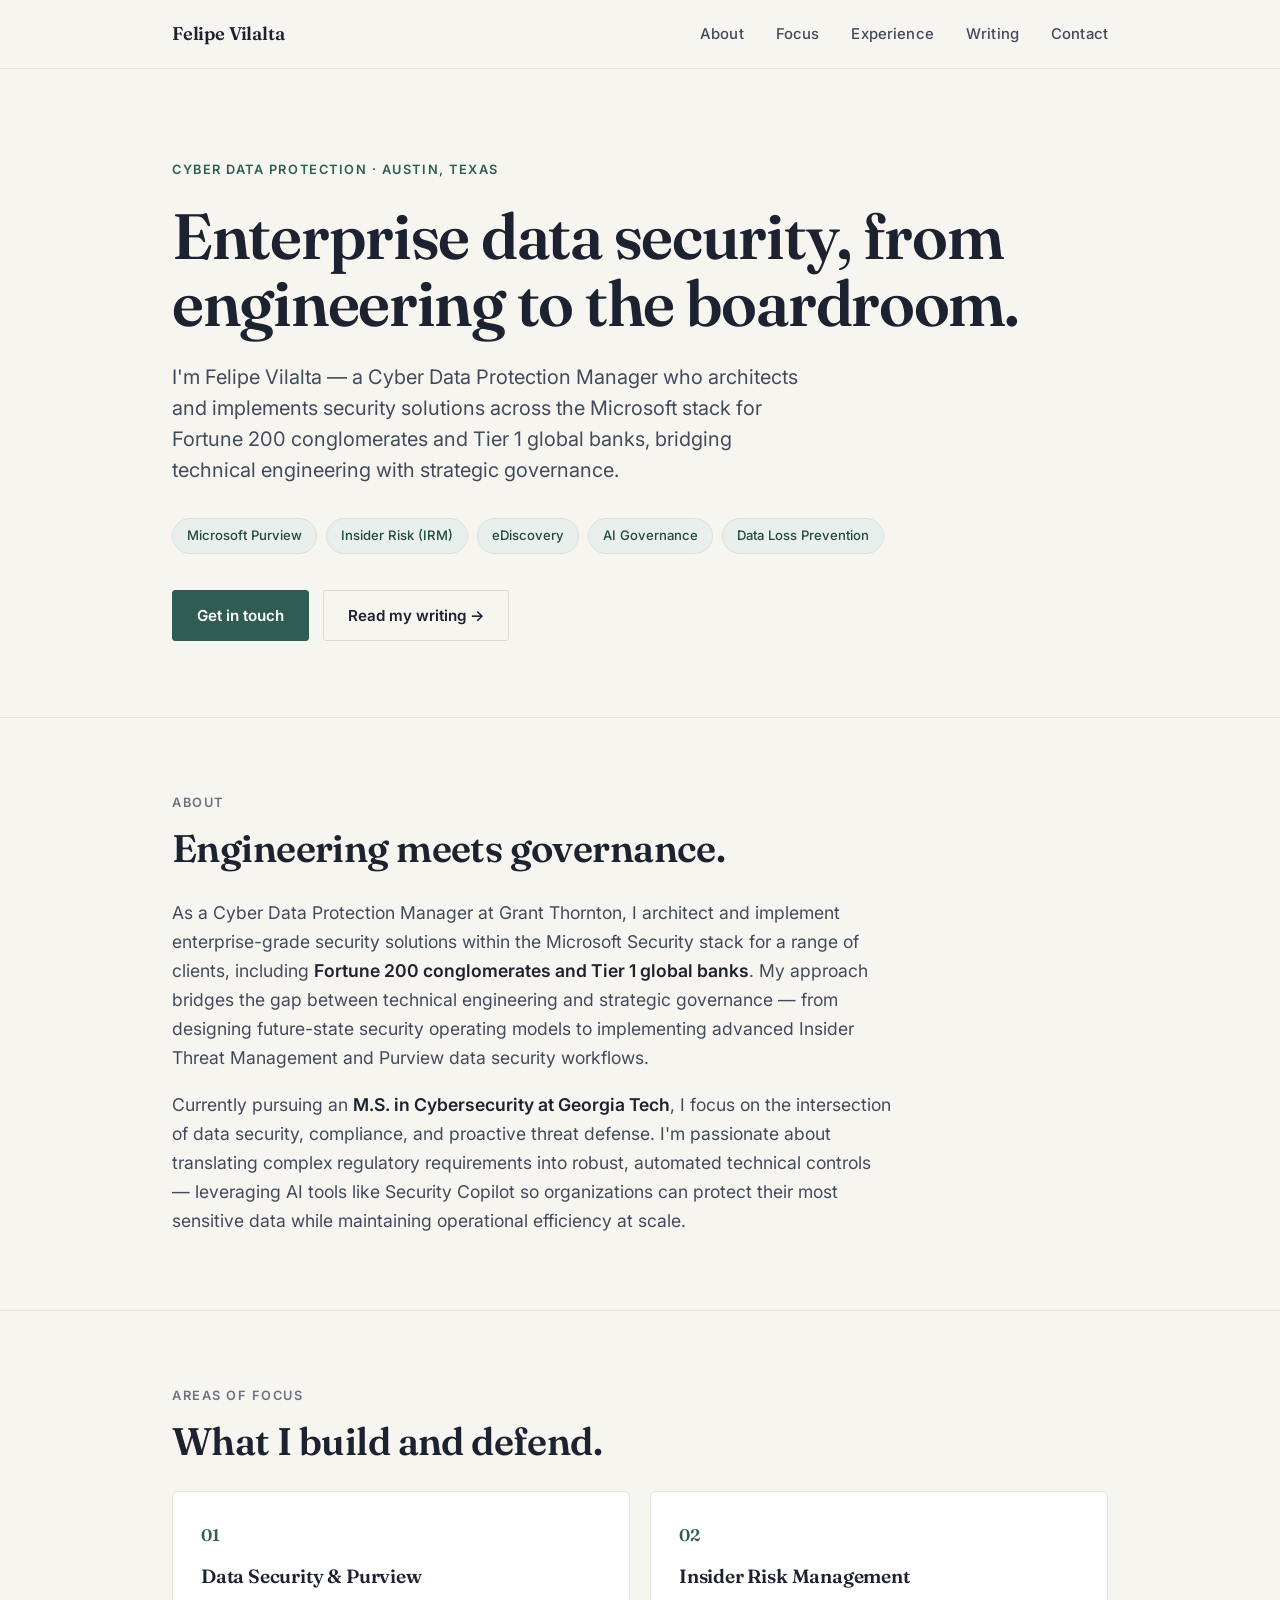
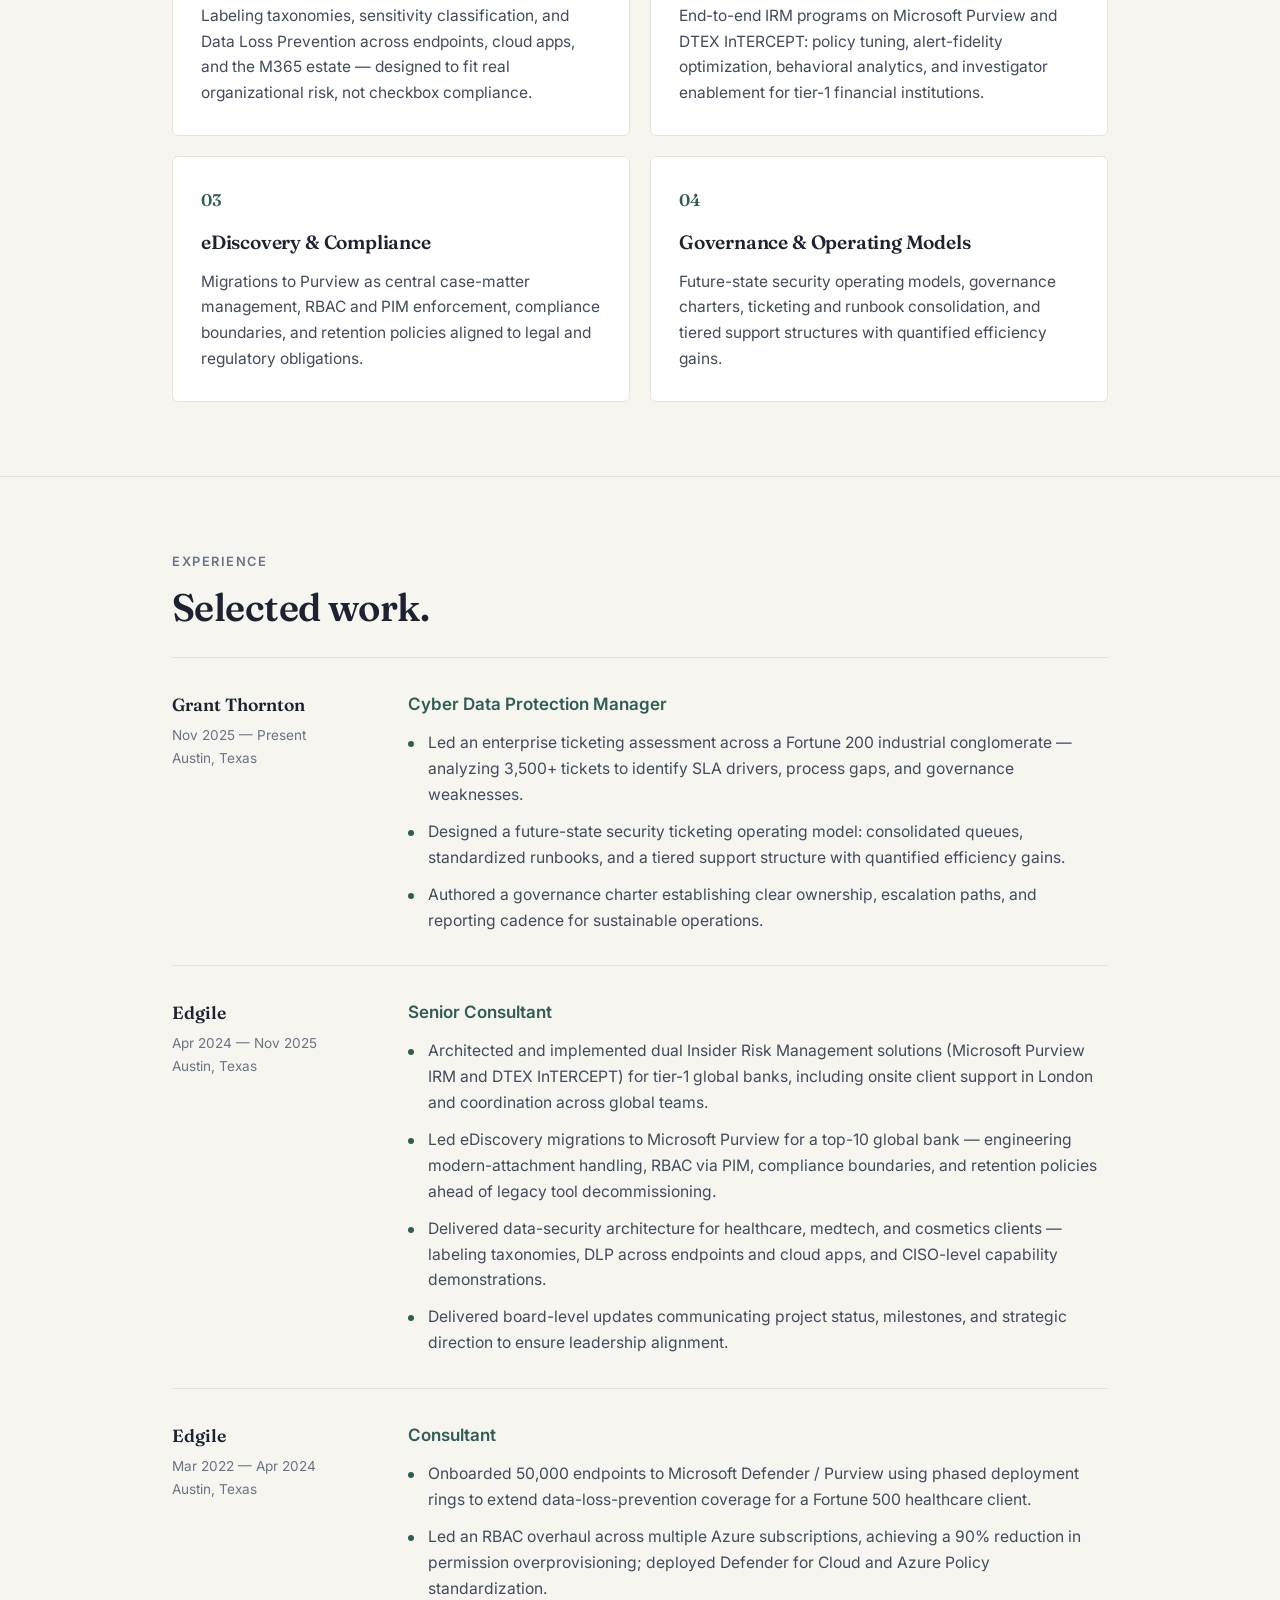
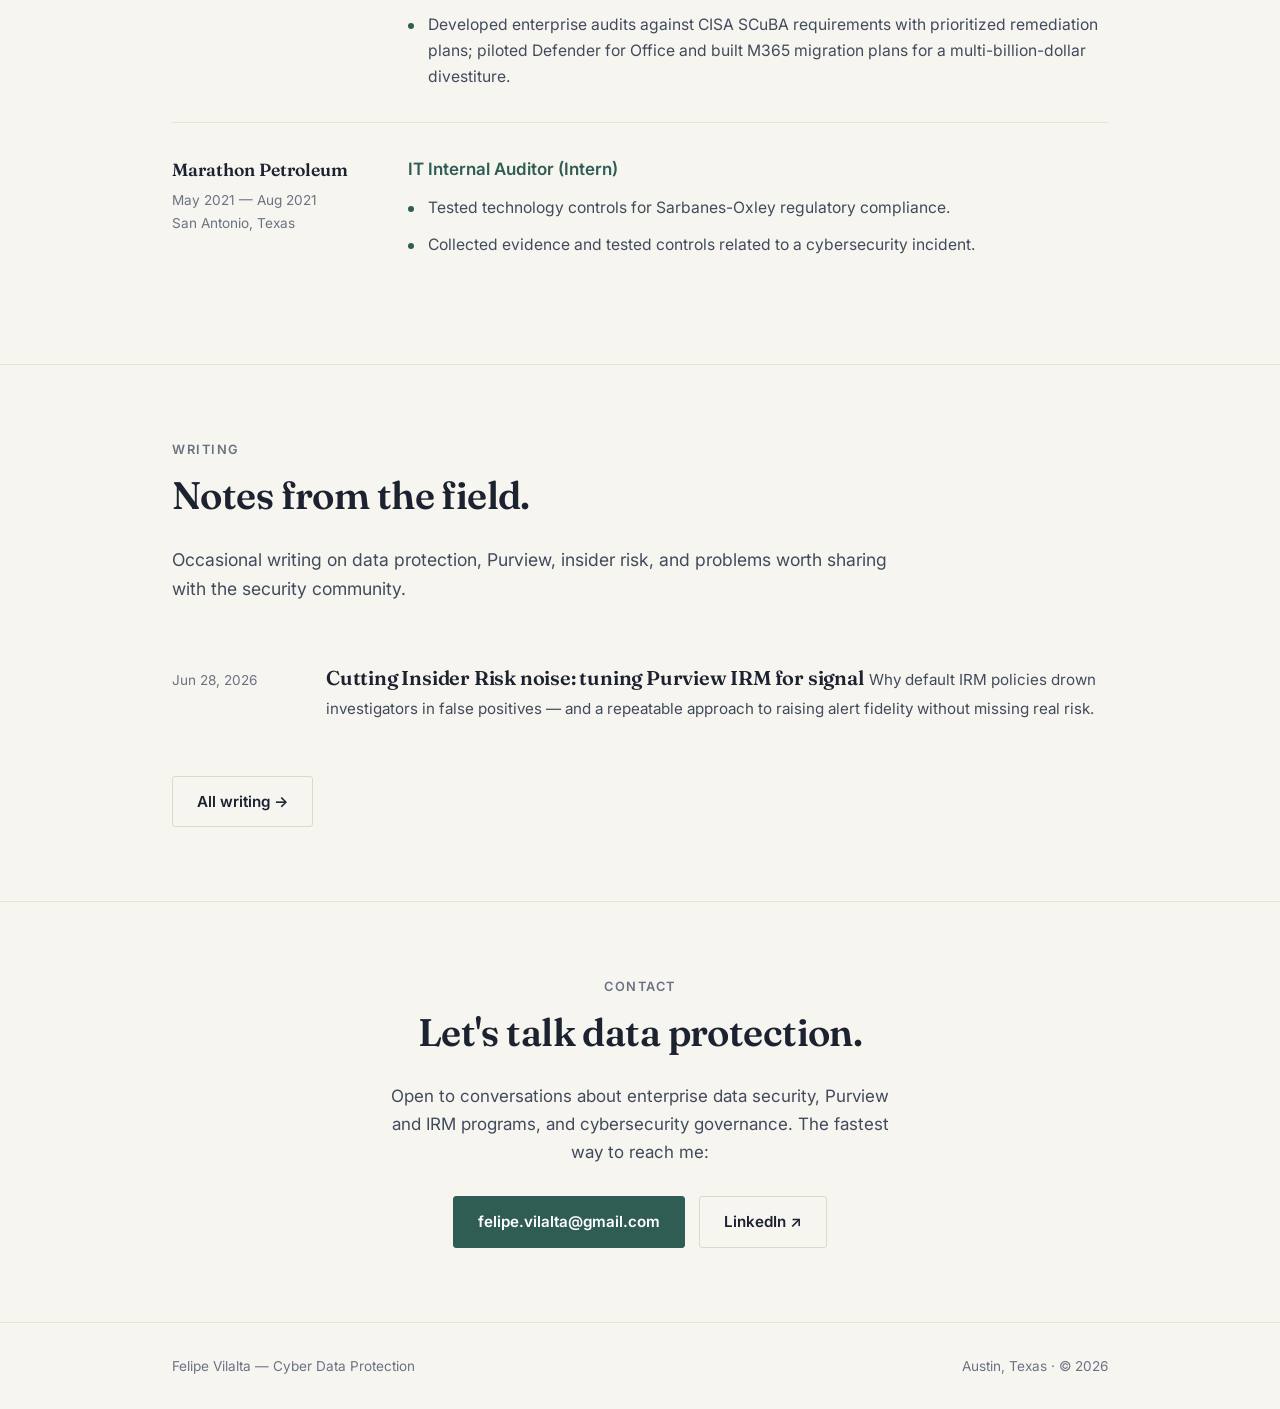
==== index.html @ e2ecd427 "Add files via upload" ====
<!DOCTYPE html>
<html lang="en">
<head>
<meta charset="UTF-8">
<meta name="viewport" content="width=device-width, initial-scale=1.0">
<title>Felipe Vilalta — Cyber Data Protection</title>
<meta name="description" content="Felipe Vilalta — Cyber Data Protection Manager specializing in Microsoft Purview, Insider Risk Management, eDiscovery, and AI governance.">
<link rel="preconnect" href="https://fonts.googleapis.com">
<link rel="preconnect" href="https://fonts.gstatic.com" crossorigin>
<link href="https://fonts.googleapis.com/css2?family=Fraunces:opsz,wght@9..144,400;9..144,500;9..144,600;9..144,700&family=Inter:wght@400;500;600&family=JetBrains+Mono:wght@400;500&display=swap" rel="stylesheet">
<link rel="stylesheet" href="styles.css">
</head>
<body>

<nav class="site-nav">
  <div class="wrap">
    <a href="index.html" class="brand">Felipe Vilalta</a>
    <div class="links">
      <a href="#about" class="hide-sm">About</a>
      <a href="#focus" class="hide-sm">Focus</a>
      <a href="#experience" class="hide-sm">Experience</a>
      <a href="blog/index.html">Writing</a>
      <a href="#contact">Contact</a>
    </div>
  </div>
</nav>

<header class="hero">
  <div class="wrap">
    <div class="eyebrow">Cyber Data Protection · Austin, Texas</div>
    <h1>Enterprise data security, from engineering to the boardroom.</h1>
    <p class="role">I'm Felipe Vilalta — a Cyber Data Protection Manager who architects and implements security solutions across the Microsoft stack for Fortune 200 conglomerates and Tier 1 global banks, bridging technical engineering with strategic governance.</p>
    <div class="tags">
      <span class="tag">Microsoft Purview</span>
      <span class="tag">Insider Risk (IRM)</span>
      <span class="tag">eDiscovery</span>
      <span class="tag">AI Governance</span>
      <span class="tag">Data Loss Prevention</span>
    </div>
    <div class="cta">
      <a href="#contact" class="btn btn-primary">Get in touch</a>
      <a href="blog/index.html" class="btn btn-ghost">Read my writing →</a>
    </div>
  </div>
</header>

<section class="section" id="about">
  <div class="wrap">
    <div class="sec-label">About</div>
    <h2>Engineering meets governance.</h2>
    <p class="lead">As a Cyber Data Protection Manager at Grant Thornton, I architect and implement enterprise-grade security solutions within the Microsoft Security stack for a range of clients, including <strong>Fortune 200 conglomerates and Tier 1 global banks</strong>. My approach bridges the gap between technical engineering and strategic governance — from designing future-state security operating models to implementing advanced Insider Threat Management and Purview data security workflows.</p>
    <p class="lead">Currently pursuing an <strong>M.S. in Cybersecurity at Georgia Tech</strong>, I focus on the intersection of data security, compliance, and proactive threat defense. I'm passionate about translating complex regulatory requirements into robust, automated technical controls — leveraging AI tools like Security Copilot so organizations can protect their most sensitive data while maintaining operational efficiency at scale.</p>
  </div>
</section>

<section class="section" id="focus">
  <div class="wrap">
    <div class="sec-label">Areas of focus</div>
    <h2>What I build and defend.</h2>
    <div class="focus-grid">
      <div class="focus-card">
        <span class="num">01</span>
        <h3>Data Security &amp; Purview</h3>
        <p>Labeling taxonomies, sensitivity classification, and Data Loss Prevention across endpoints, cloud apps, and the M365 estate — designed to fit real organizational risk, not checkbox compliance.</p>
      </div>
      <div class="focus-card">
        <span class="num">02</span>
        <h3>Insider Risk Management</h3>
        <p>End-to-end IRM programs on Microsoft Purview and DTEX InTERCEPT: policy tuning, alert-fidelity optimization, behavioral analytics, and investigator enablement for tier-1 financial institutions.</p>
      </div>
      <div class="focus-card">
        <span class="num">03</span>
        <h3>eDiscovery &amp; Compliance</h3>
        <p>Migrations to Purview as central case-matter management, RBAC and PIM enforcement, compliance boundaries, and retention policies aligned to legal and regulatory obligations.</p>
      </div>
      <div class="focus-card">
        <span class="num">04</span>
        <h3>Governance &amp; Operating Models</h3>
        <p>Future-state security operating models, governance charters, ticketing and runbook consolidation, and tiered support structures with quantified efficiency gains.</p>
      </div>
    </div>
  </div>
</section>

<section class="section" id="experience">
  <div class="wrap">
    <div class="sec-label">Experience</div>
    <h2>Selected work.</h2>

    <div class="exp">
      <div>
        <div class="company">Grant Thornton</div>
        <div class="dates">Nov 2025 — Present</div>
        <div class="loc">Austin, Texas</div>
      </div>
      <div>
        <div class="role">Cyber Data Protection Manager</div>
        <ul>
          <li>Led an enterprise ticketing assessment across a Fortune 200 industrial conglomerate — analyzing 3,500+ tickets to identify SLA drivers, process gaps, and governance weaknesses.</li>
          <li>Designed a future-state security ticketing operating model: consolidated queues, standardized runbooks, and a tiered support structure with quantified efficiency gains.</li>
          <li>Authored a governance charter establishing clear ownership, escalation paths, and reporting cadence for sustainable operations.</li>
        </ul>
      </div>
    </div>

    <div class="exp">
      <div>
        <div class="company">Edgile</div>
        <div class="dates">Apr 2024 — Nov 2025</div>
        <div class="loc">Austin, Texas</div>
      </div>
      <div>
        <div class="role">Senior Consultant</div>
        <ul>
          <li>Architected and implemented dual Insider Risk Management solutions (Microsoft Purview IRM and DTEX InTERCEPT) for tier-1 global banks, including onsite client support in London and coordination across global teams.</li>
          <li>Led eDiscovery migrations to Microsoft Purview for a top-10 global bank — engineering modern-attachment handling, RBAC via PIM, compliance boundaries, and retention policies ahead of legacy tool decommissioning.</li>
          <li>Delivered data-security architecture for healthcare, medtech, and cosmetics clients — labeling taxonomies, DLP across endpoints and cloud apps, and CISO-level capability demonstrations.</li>
          <li>Delivered board-level updates communicating project status, milestones, and strategic direction to ensure leadership alignment.</li>
        </ul>
      </div>
    </div>

    <div class="exp">
      <div>
        <div class="company">Edgile</div>
        <div class="dates">Mar 2022 — Apr 2024</div>
        <div class="loc">Austin, Texas</div>
      </div>
      <div>
        <div class="role">Consultant</div>
        <ul>
          <li>Onboarded 50,000 endpoints to Microsoft Defender / Purview using phased deployment rings to extend data-loss-prevention coverage for a Fortune 500 healthcare client.</li>
          <li>Led an RBAC overhaul across multiple Azure subscriptions, achieving a 90% reduction in permission overprovisioning; deployed Defender for Cloud and Azure Policy standardization.</li>
          <li>Developed enterprise audits against CISA SCuBA requirements with prioritized remediation plans; piloted Defender for Office and built M365 migration plans for a multi-billion-dollar divestiture.</li>
        </ul>
      </div>
    </div>

    <div class="exp">
      <div>
        <div class="company">Marathon Petroleum</div>
        <div class="dates">May 2021 — Aug 2021</div>
        <div class="loc">San Antonio, Texas</div>
      </div>
      <div>
        <div class="role">IT Internal Auditor (Intern)</div>
        <ul>
          <li>Tested technology controls for Sarbanes-Oxley regulatory compliance.</li>
          <li>Collected evidence and tested controls related to a cybersecurity incident.</li>
        </ul>
      </div>
    </div>
  </div>
</section>

<section class="section" id="writing">
  <div class="wrap">
    <div class="sec-label">Writing</div>
    <h2>Notes from the field.</h2>
    <p class="lead" style="margin-bottom:36px;">Occasional writing on data protection, Purview, insider risk, and problems worth sharing with the security community.</p>
    <!-- ==== LATEST POSTS: mirror your newest entries from blog/index.html here (keep to ~3) ==== -->
    <div class="post-list">
      <a href="blog/tuning-purview-irm-alert-fidelity.html" class="post-row">
        <span class="date">Jun 28, 2026</span>
        <span>
          <span class="ptitle">Cutting Insider Risk noise: tuning Purview IRM for signal</span>
          <span class="pdesc">Why default IRM policies drown investigators in false positives — and a repeatable approach to raising alert fidelity without missing real risk.</span>
        </span>
      </a>
    </div>
    <div style="margin-top:32px;"><a href="blog/index.html" class="btn btn-ghost">All writing →</a></div>
  </div>
</section>

<section class="section contact" id="contact">
  <div class="wrap">
    <div class="sec-label">Contact</div>
    <h2>Let's talk data protection.</h2>
    <p>Open to conversations about enterprise data security, Purview and IRM programs, and cybersecurity governance. The fastest way to reach me:</p>
    <div class="cta">
      <a href="mailto:felipe.vilalta@gmail.com" class="btn btn-primary">felipe.vilalta@gmail.com</a>
      <a href="https://www.linkedin.com/in/felipe-vilalta" target="_blank" rel="noopener" class="btn btn-ghost">LinkedIn ↗</a>
    </div>
  </div>
</section>

<footer class="site-footer">
  <div class="wrap">
    <span>Felipe Vilalta — Cyber Data Protection</span>
    <span>Austin, Texas · © 2026</span>
  </div>
</footer>

<script>
  const io = new IntersectionObserver((entries) => {
    entries.forEach(e => { if (e.isIntersecting) { e.target.classList.add('in'); io.unobserve(e.target); } });
  }, { threshold: 0.1 });
  document.querySelectorAll('.section .wrap > *, .hero .wrap > *').forEach((el, i) => {
    el.classList.add('reveal'); el.style.transitionDelay = (Math.min(i,4)*40) + 'ms'; io.observe(el);
  });
</script>
</body>
</html>
---- styles.css ----
/* ============================================================
   Felipe Vilalta — shared stylesheet
   Edit design here once; every page picks it up.
   ============================================================ */

:root {
  --paper: #f7f5f0;
  --paper-2: #efece4;
  --ink: #1c2230;
  --ink-soft: #414b5c;
  --ink-mute: #6b7383;
  --line: #ddd8cd;
  --line-soft: #e7e3da;
  --accent: #2f5d54;        /* deep forest — serious, not techy */
  --accent-deep: #234840;
  --accent-tint: #e8efec;
  --card: #ffffff;
  --serif: 'Fraunces', Georgia, serif;
  --sans: 'Inter', -apple-system, BlinkMacSystemFont, sans-serif;
  --maxw: 1000px;
  --measure: 680px;         /* reading width for article body */
}

* { margin: 0; padding: 0; box-sizing: border-box; }
html { scroll-behavior: smooth; }
@media (prefers-reduced-motion: reduce) {
  html { scroll-behavior: auto; }
  * { animation: none !important; transition: none !important; }
}

body {
  background: var(--paper);
  color: var(--ink);
  font-family: var(--sans);
  font-size: 17px;
  line-height: 1.65;
  -webkit-font-smoothing: antialiased;
  text-rendering: optimizeLegibility;
}

a { color: var(--accent); text-decoration: none; }
a:hover { color: var(--accent-deep); }

.wrap { max-width: var(--maxw); margin: 0 auto; padding: 0 32px; }

/* ---------- NAV ---------- */
.site-nav {
  position: sticky; top: 0; z-index: 40;
  background: rgba(247, 245, 240, 0.85);
  backdrop-filter: blur(10px);
  border-bottom: 1px solid var(--line-soft);
}
.site-nav .wrap {
  display: flex; align-items: center; justify-content: space-between; height: 68px;
}
.site-nav .brand {
  font-family: var(--serif); font-weight: 600; font-size: 1.15rem;
  letter-spacing: -0.01em; color: var(--ink);
}
.site-nav .links { display: flex; gap: 32px; }
.site-nav .links a {
  color: var(--ink-soft); font-size: 0.93rem; font-weight: 500; letter-spacing: 0.01em;
  transition: color 0.16s;
}
.site-nav .links a:hover { color: var(--accent); }
@media (max-width: 600px) { .site-nav .links { gap: 20px; } .site-nav .links a.hide-sm { display: none; } }

/* ---------- BUTTONS ---------- */
.btn {
  display: inline-flex; align-items: center; gap: 8px;
  font-family: var(--sans); font-size: 0.95rem; font-weight: 600;
  padding: 12px 24px; border-radius: 3px; cursor: pointer; transition: all 0.16s;
}
.btn-primary { background: var(--accent); color: #fff; border: 1px solid var(--accent); }
.btn-primary:hover { background: var(--accent-deep); border-color: var(--accent-deep); color: #fff; }
.btn-ghost { background: transparent; color: var(--ink); border: 1px solid var(--line); }
.btn-ghost:hover { border-color: var(--accent); color: var(--accent); }

/* ---------- HERO ---------- */
.hero { padding: 90px 0 76px; border-bottom: 1px solid var(--line-soft); }
.hero .eyebrow {
  font-size: 0.8rem; font-weight: 600; letter-spacing: 0.12em; text-transform: uppercase;
  color: var(--accent); margin-bottom: 22px;
}
.hero h1 {
  font-family: var(--serif); font-weight: 600;
  font-size: clamp(2.5rem, 5.5vw, 4rem); line-height: 1.05; letter-spacing: -0.02em;
  color: var(--ink); margin-bottom: 26px; max-width: 860px;
}
.hero .role {
  font-size: clamp(1.05rem, 2vw, 1.25rem); color: var(--ink-soft);
  max-width: 640px; margin-bottom: 32px; line-height: 1.55;
}
.hero .tags { display: flex; flex-wrap: wrap; gap: 9px; margin-bottom: 36px; }
.hero .tag {
  font-size: 0.82rem; font-weight: 500; color: var(--accent-deep);
  background: var(--accent-tint); border: 1px solid #d6e2dd;
  padding: 6px 14px; border-radius: 100px;
}
.hero .cta { display: flex; gap: 14px; flex-wrap: wrap; }

/* ---------- SECTIONS ---------- */
.section { padding: 74px 0; border-bottom: 1px solid var(--line-soft); }
.sec-label {
  font-size: 0.8rem; font-weight: 600; letter-spacing: 0.12em; text-transform: uppercase;
  color: var(--ink-mute); margin-bottom: 14px;
}
.section h2 {
  font-family: var(--serif); font-weight: 600;
  font-size: clamp(1.7rem, 3.4vw, 2.4rem); letter-spacing: -0.015em;
  color: var(--ink); margin-bottom: 28px; line-height: 1.12;
}
.lead { color: var(--ink-soft); font-size: 1.1rem; max-width: 720px; }
.lead + .lead { margin-top: 18px; }
.lead strong { color: var(--ink); font-weight: 600; }

/* ---------- FOCUS GRID ---------- */
.focus-grid { display: grid; grid-template-columns: repeat(2, 1fr); gap: 20px; }
@media (max-width: 700px) { .focus-grid { grid-template-columns: 1fr; } }
.focus-card {
  background: var(--card); border: 1px solid var(--line-soft);
  border-radius: 6px; padding: 30px 28px; transition: border-color 0.2s, box-shadow 0.2s;
}
.focus-card:hover { border-color: var(--line); box-shadow: 0 6px 22px rgba(28,34,48,0.05); }
.focus-card .num {
  font-family: var(--serif); font-size: 1.05rem; color: var(--accent); font-weight: 600;
  margin-bottom: 12px; display: block;
}
.focus-card h3 { font-family: var(--serif); font-weight: 600; font-size: 1.2rem; margin-bottom: 10px; letter-spacing: -0.01em; }
.focus-card p { color: var(--ink-soft); font-size: 0.97rem; }

/* ---------- EXPERIENCE ---------- */
.exp { display: grid; grid-template-columns: 200px 1fr; gap: 36px; padding: 32px 0; border-top: 1px solid var(--line-soft); }
.exp:first-of-type { border-top: none; padding-top: 8px; }
@media (max-width: 720px) { .exp { grid-template-columns: 1fr; gap: 12px; } }
.exp .company { font-family: var(--serif); font-weight: 600; font-size: 1.1rem; }
.exp .dates { font-size: 0.85rem; color: var(--ink-mute); margin-top: 5px; }
.exp .loc { font-size: 0.85rem; color: var(--ink-mute); }
.exp .role { font-weight: 600; color: var(--accent); margin-bottom: 12px; }
.exp ul { list-style: none; display: grid; gap: 11px; }
.exp li { color: var(--ink-soft); font-size: 0.98rem; padding-left: 20px; position: relative; }
.exp li::before { content: ""; position: absolute; left: 0; top: 11px; width: 6px; height: 6px; background: var(--accent); border-radius: 50%; }

/* ---------- CREDENTIALS ---------- */
.cred-cols { display: grid; grid-template-columns: 1fr 1fr; gap: 48px; }
@media (max-width: 700px) { .cred-cols { grid-template-columns: 1fr; gap: 36px; } }
.cred h4 { font-size: 0.8rem; font-weight: 600; letter-spacing: 0.1em; text-transform: uppercase; color: var(--ink-mute); margin-bottom: 16px; }
.chips { display: flex; flex-wrap: wrap; gap: 9px; }
.chip { font-size: 0.85rem; padding: 7px 14px; background: var(--card); border: 1px solid var(--line-soft); border-radius: 4px; color: var(--ink-soft); }
.chip.strong { border-color: var(--line); color: var(--ink); font-weight: 500; }
.edu { margin-bottom: 20px; }
.edu .deg { font-family: var(--serif); font-weight: 600; font-size: 1.05rem; }
.edu .school { color: var(--ink-soft); font-size: 0.95rem; margin-top: 2px; }
.edu .when { font-size: 0.85rem; color: var(--ink-mute); margin-top: 2px; }

/* ---------- BLOG PREVIEW (on home) ---------- */
.post-list { display: grid; gap: 4px; }
.post-row {
  display: grid; grid-template-columns: 130px 1fr; gap: 24px; align-items: baseline;
  padding: 22px 0; border-top: 1px solid var(--line-soft); transition: padding-left 0.18s;
}
.post-row:first-of-type { border-top: none; }
.post-row:hover { padding-left: 8px; }
.post-row .date { font-size: 0.85rem; color: var(--ink-mute); }
.post-row .ptitle { font-family: var(--serif); font-size: 1.25rem; font-weight: 600; color: var(--ink); letter-spacing: -0.01em; }
.post-row:hover .ptitle { color: var(--accent); }
.post-row .pdesc { color: var(--ink-soft); font-size: 0.95rem; margin-top: 5px; }
@media (max-width: 620px) { .post-row { grid-template-columns: 1fr; gap: 4px; } }

/* ---------- ARTICLE ---------- */
.article { padding: 64px 0 40px; }
.article-head { max-width: var(--measure); margin: 0 auto 40px; }
.article-head .back { font-size: 0.9rem; font-weight: 500; display: inline-block; margin-bottom: 28px; }
.article-head .meta { font-size: 0.88rem; color: var(--ink-mute); margin-bottom: 14px; }
.article-head .meta .cat { color: var(--accent); font-weight: 600; }
.article-head h1 { font-family: var(--serif); font-weight: 600; font-size: clamp(2rem, 4.5vw, 3rem); line-height: 1.1; letter-spacing: -0.02em; color: var(--ink); }
.article-body { max-width: var(--measure); margin: 0 auto; }
.article-body p { margin-bottom: 22px; color: var(--ink-soft); font-size: 1.08rem; }
.article-body h2 { font-family: var(--serif); font-weight: 600; font-size: 1.65rem; letter-spacing: -0.01em; color: var(--ink); margin: 44px 0 16px; }
.article-body h3 { font-family: var(--serif); font-weight: 600; font-size: 1.3rem; color: var(--ink); margin: 32px 0 12px; }
.article-body ul, .article-body ol { margin: 0 0 22px 22px; color: var(--ink-soft); }
.article-body li { margin-bottom: 8px; font-size: 1.06rem; }
.article-body blockquote { border-left: 3px solid var(--accent); padding: 4px 0 4px 22px; margin: 26px 0; color: var(--ink); font-style: italic; }
.article-body code { font-family: 'JetBrains Mono', ui-monospace, monospace; font-size: 0.9em; background: var(--paper-2); padding: 2px 6px; border-radius: 3px; color: var(--accent-deep); }
.article-body pre { background: var(--ink); color: #e6e9ef; padding: 20px 22px; border-radius: 6px; overflow-x: auto; margin: 0 0 24px; font-size: 0.9rem; line-height: 1.6; }
.article-body pre code { background: none; color: inherit; padding: 0; }
.article-body a { text-decoration: underline; text-underline-offset: 3px; }
.article-body img { max-width: 100%; border-radius: 6px; margin: 8px 0 24px; }
.article-foot { max-width: var(--measure); margin: 48px auto 0; padding-top: 28px; border-top: 1px solid var(--line-soft); }

/* ---------- CONTACT ---------- */
.contact { text-align: center; }
.contact p { color: var(--ink-soft); max-width: 520px; margin: 0 auto 30px; }
.contact .cta { display: flex; gap: 14px; justify-content: center; flex-wrap: wrap; }

/* ---------- FOOTER ---------- */
.site-footer { padding: 32px 0; }
.site-footer .wrap { display: flex; justify-content: space-between; align-items: center; flex-wrap: wrap; gap: 10px; }
.site-footer span { font-size: 0.85rem; color: var(--ink-mute); }

/* ---------- REVEAL ---------- */
.reveal { opacity: 0; transform: translateY(14px); transition: opacity 0.55s ease, transform 0.55s ease; }
.reveal.in { opacity: 1; transform: none; }
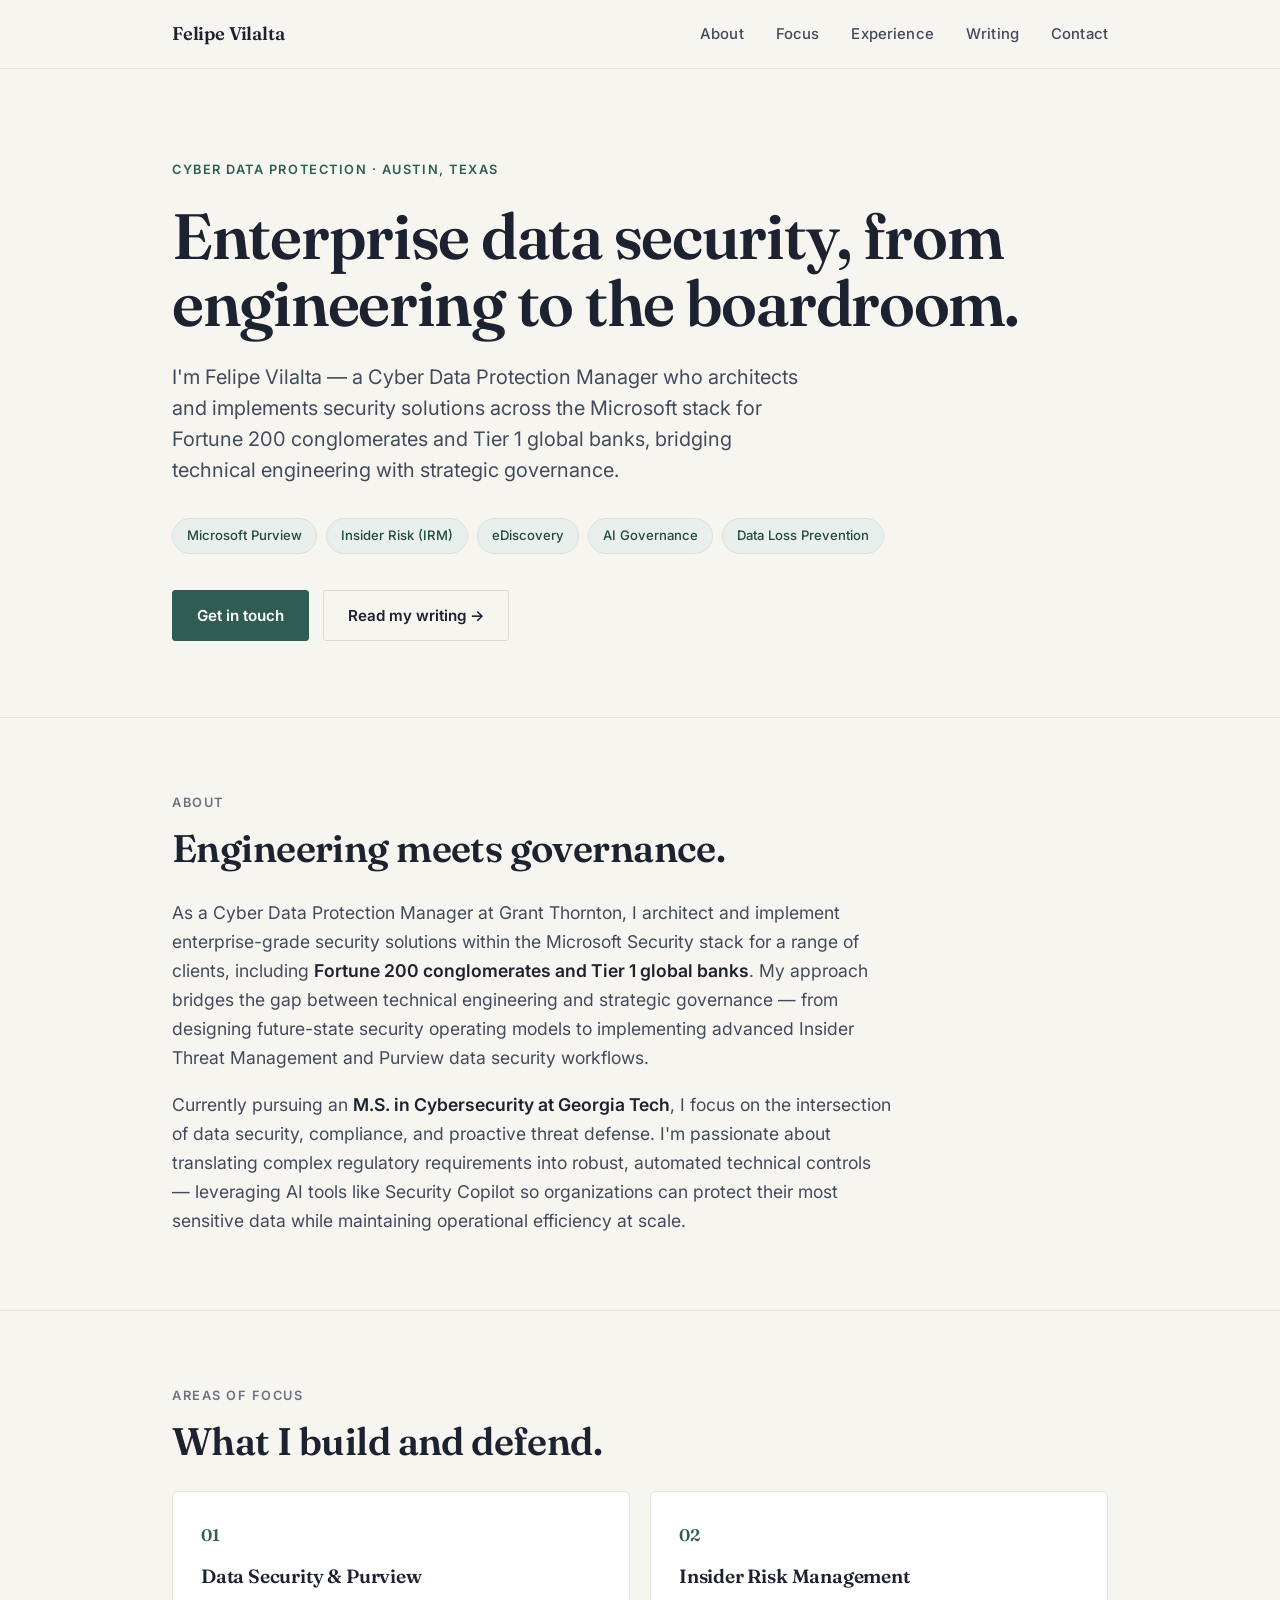
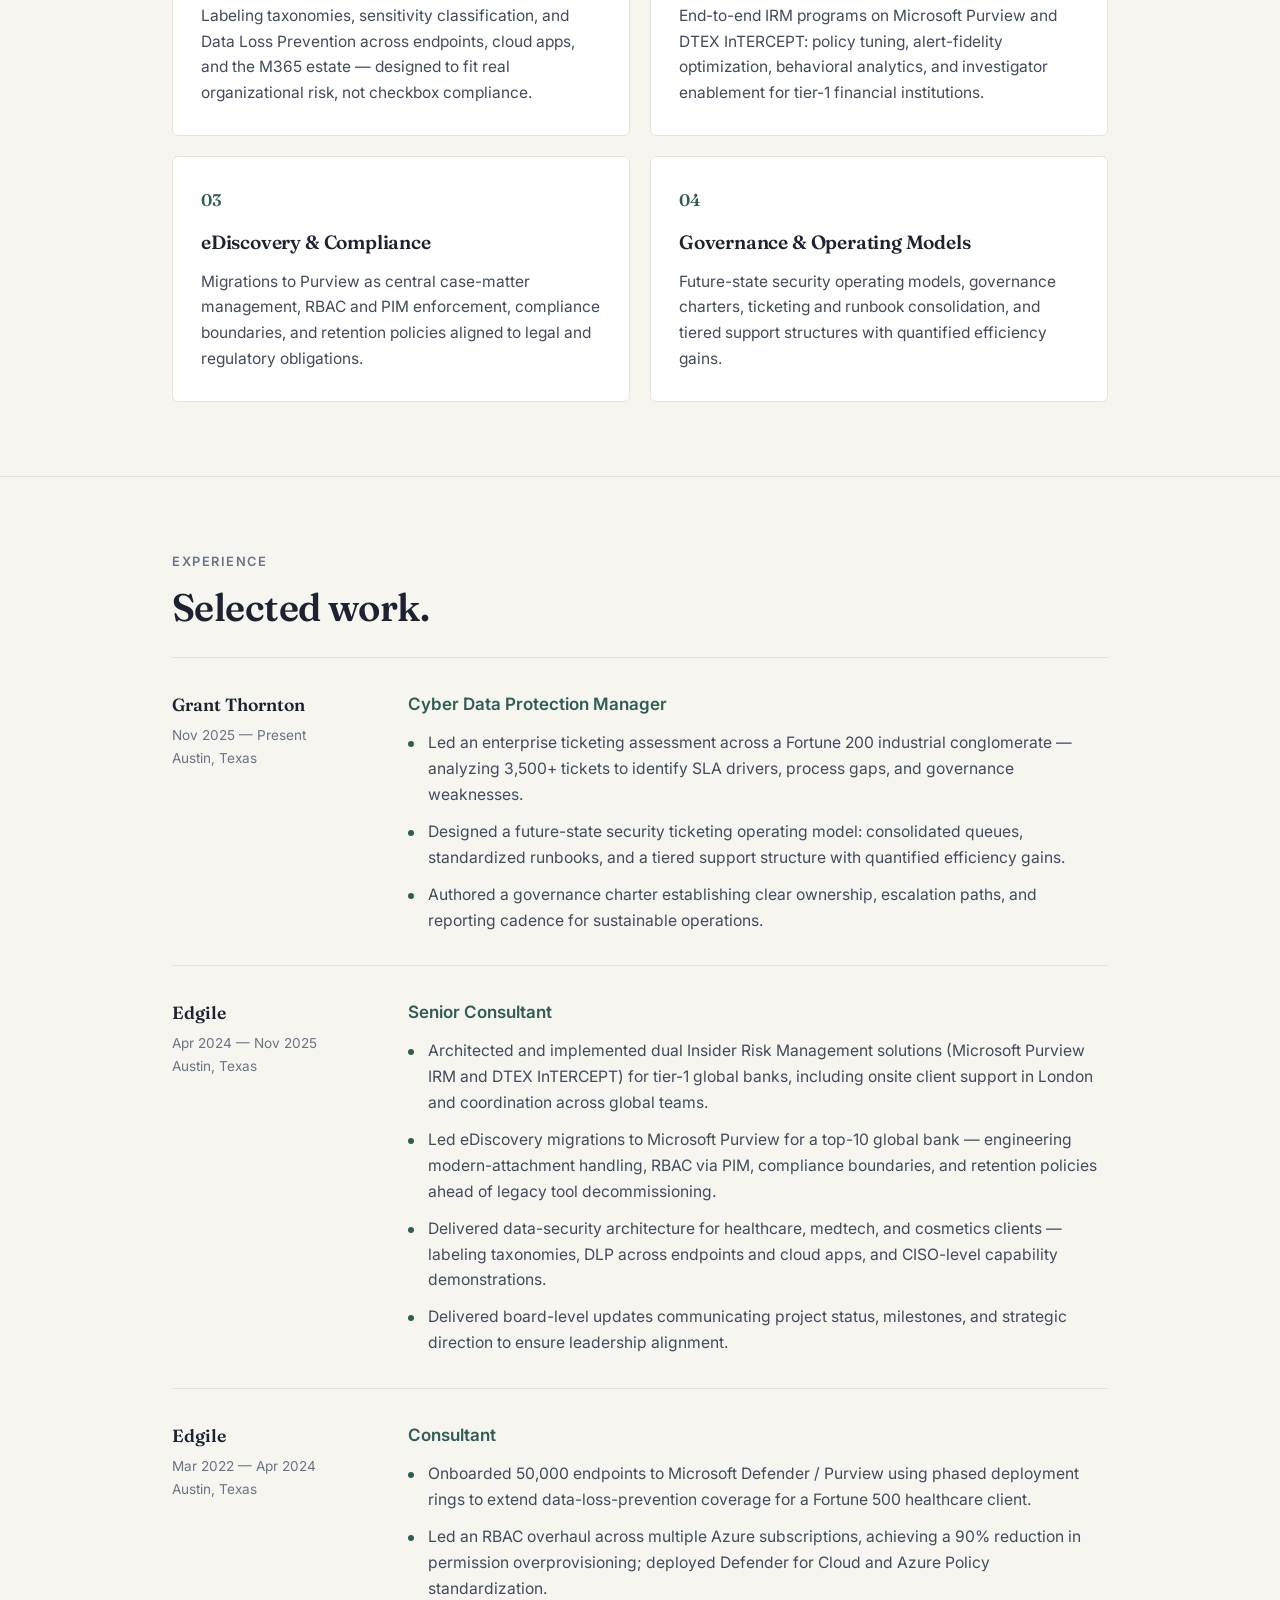
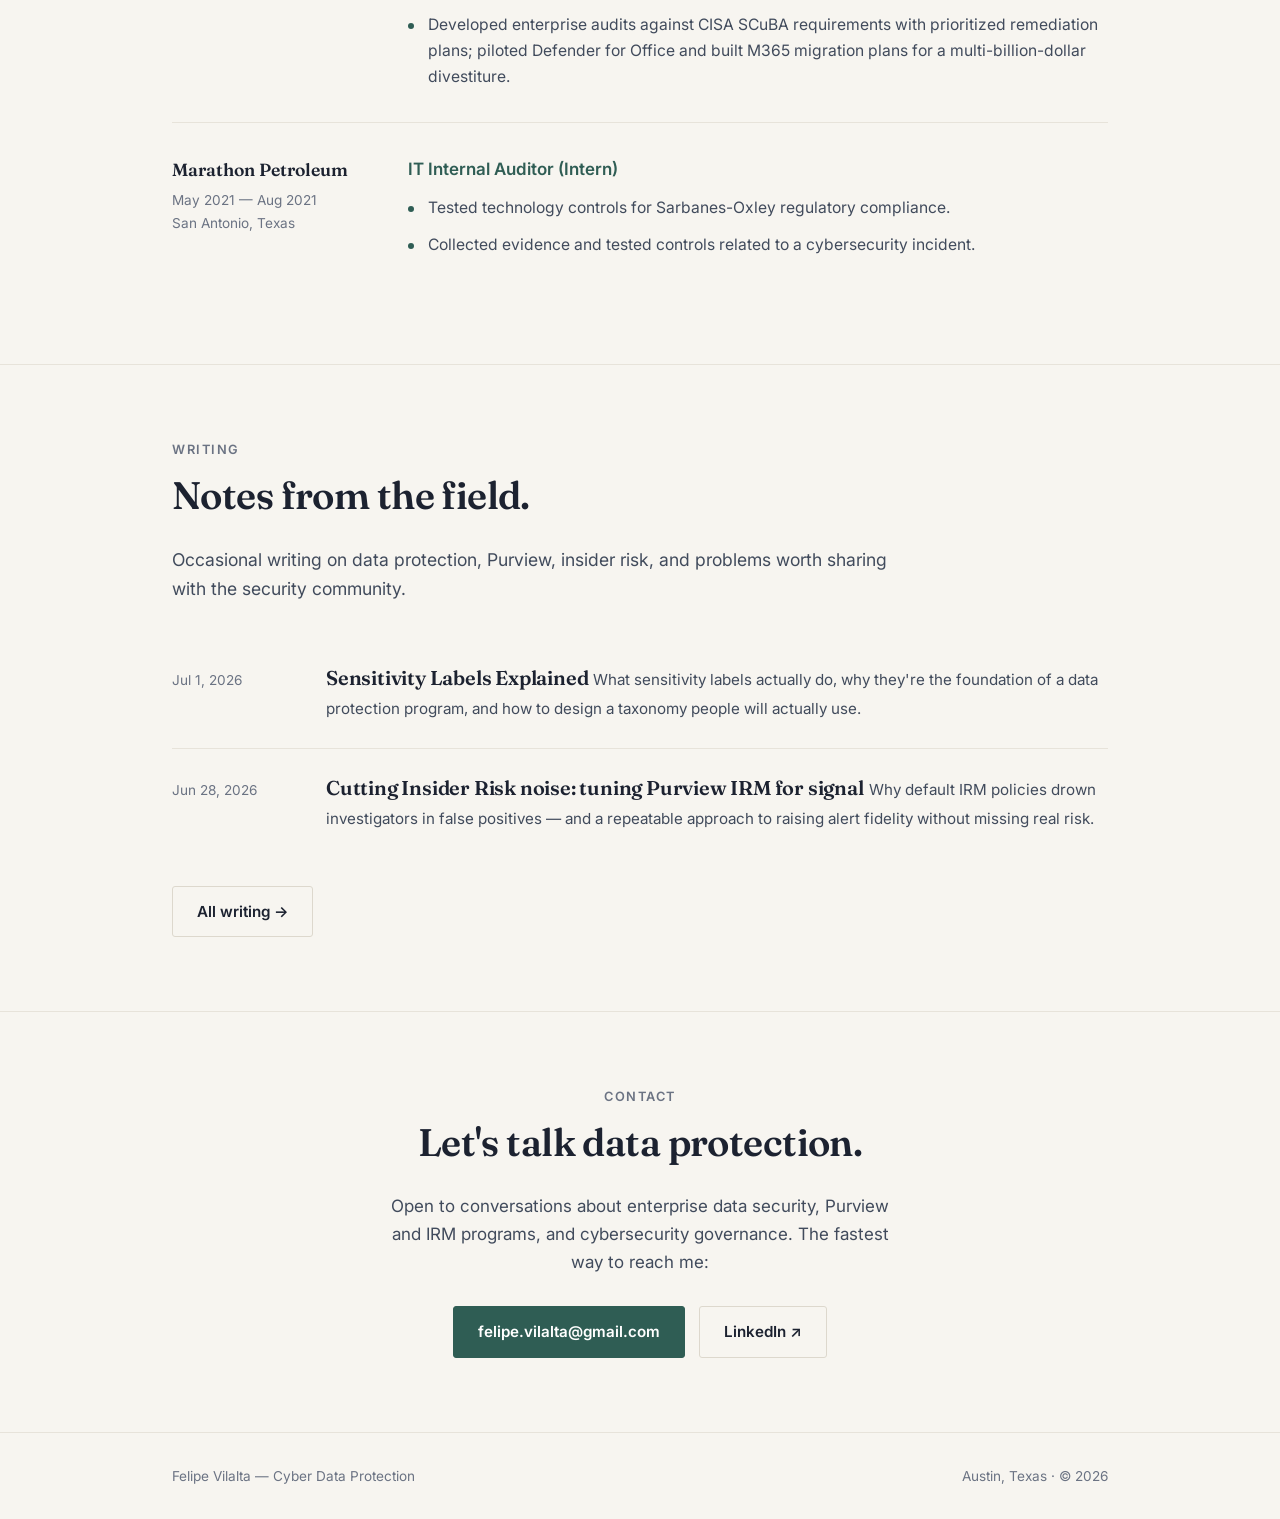
==== commit da44ef31: "Add blog post: Sensitivity Labels Explained Publish a new post covering sensitivity labels, taxonomy" ====
--- a/index.html
+++ b/index.html
@@ -160,6 +160,13 @@
     <p class="lead" style="margin-bottom:36px;">Occasional writing on data protection, Purview, insider risk, and problems worth sharing with the security community.</p>
     <!-- ==== LATEST POSTS: mirror your newest entries from blog/index.html here (keep to ~3) ==== -->
     <div class="post-list">
+      <a href="blog/sensitivity-labels-explained.html" class="post-row">
+        <span class="date">Jul 1, 2026</span>
+        <span>
+          <span class="ptitle">Sensitivity Labels Explained</span>
+          <span class="pdesc">What sensitivity labels actually do, why they're the foundation of a data protection program, and how to design a taxonomy people will actually use.</span>
+        </span>
+      </a>
       <a href="blog/tuning-purview-irm-alert-fidelity.html" class="post-row">
         <span class="date">Jun 28, 2026</span>
         <span>
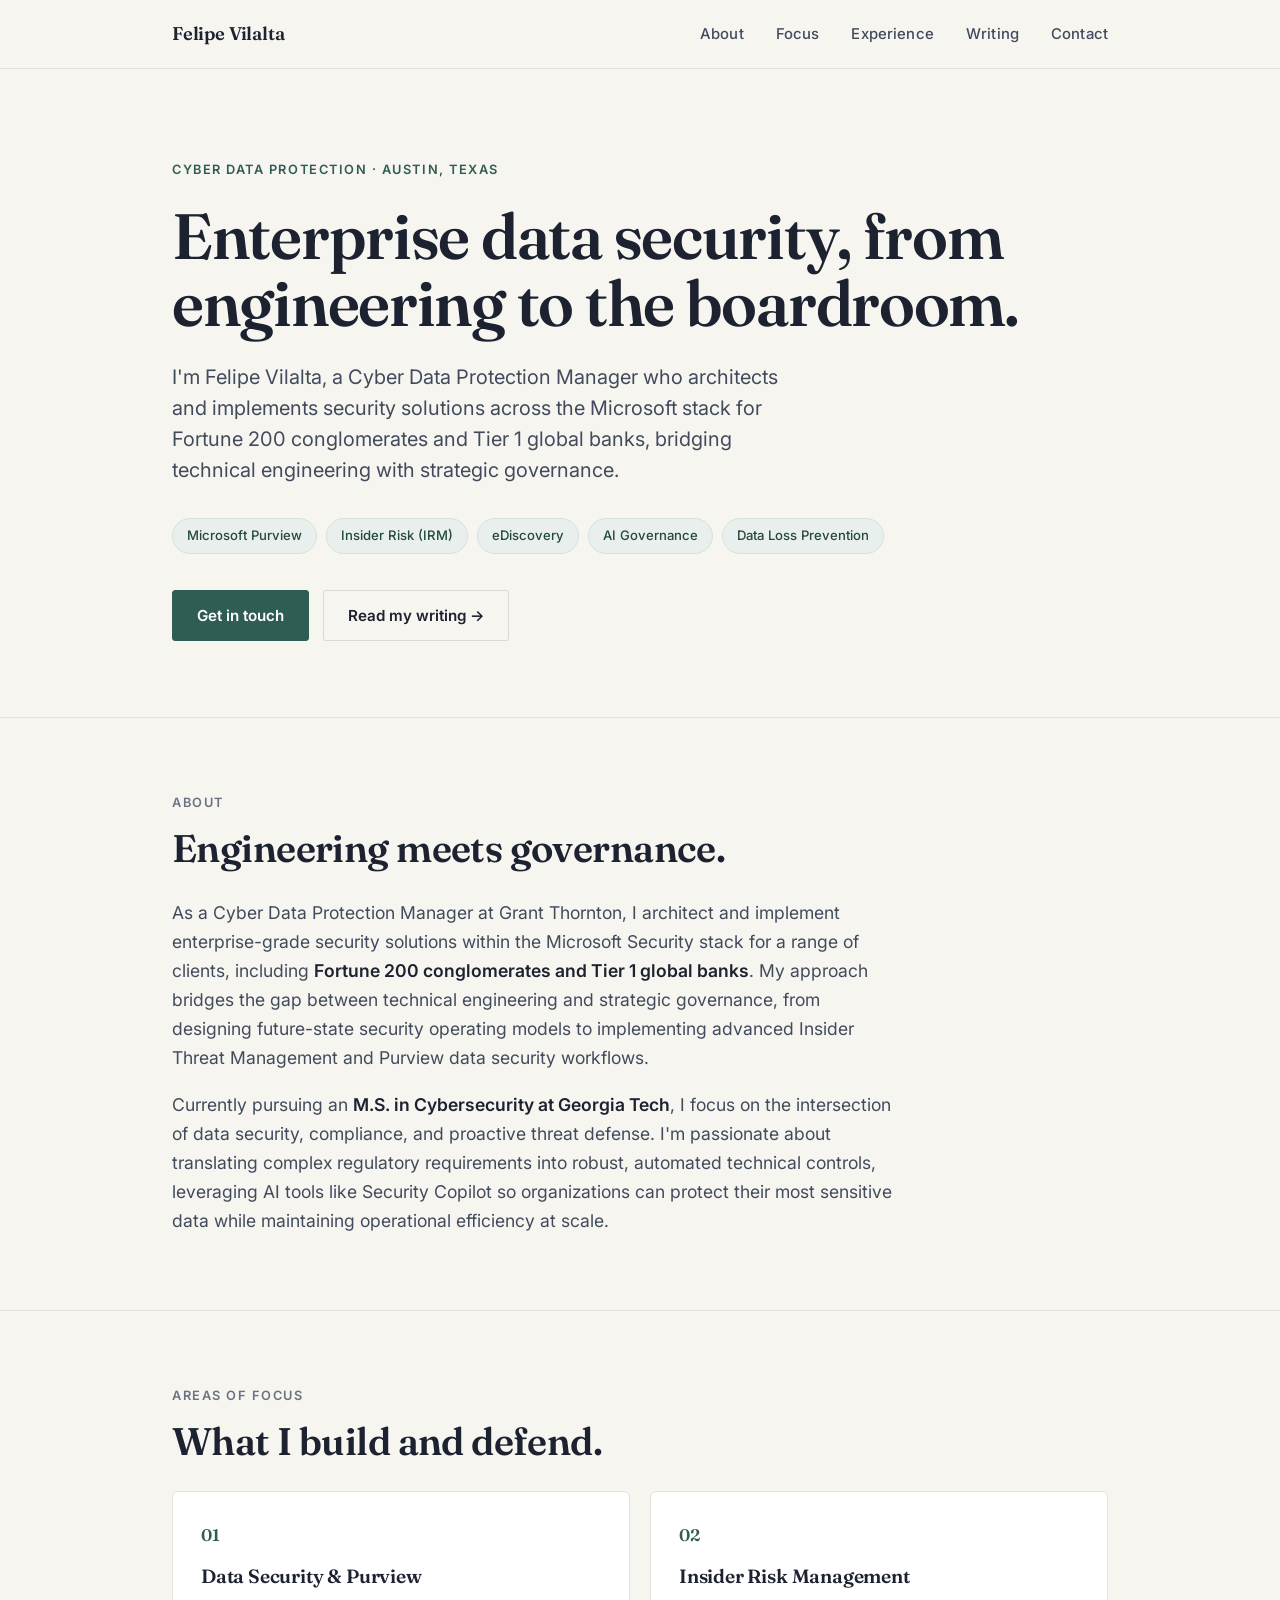
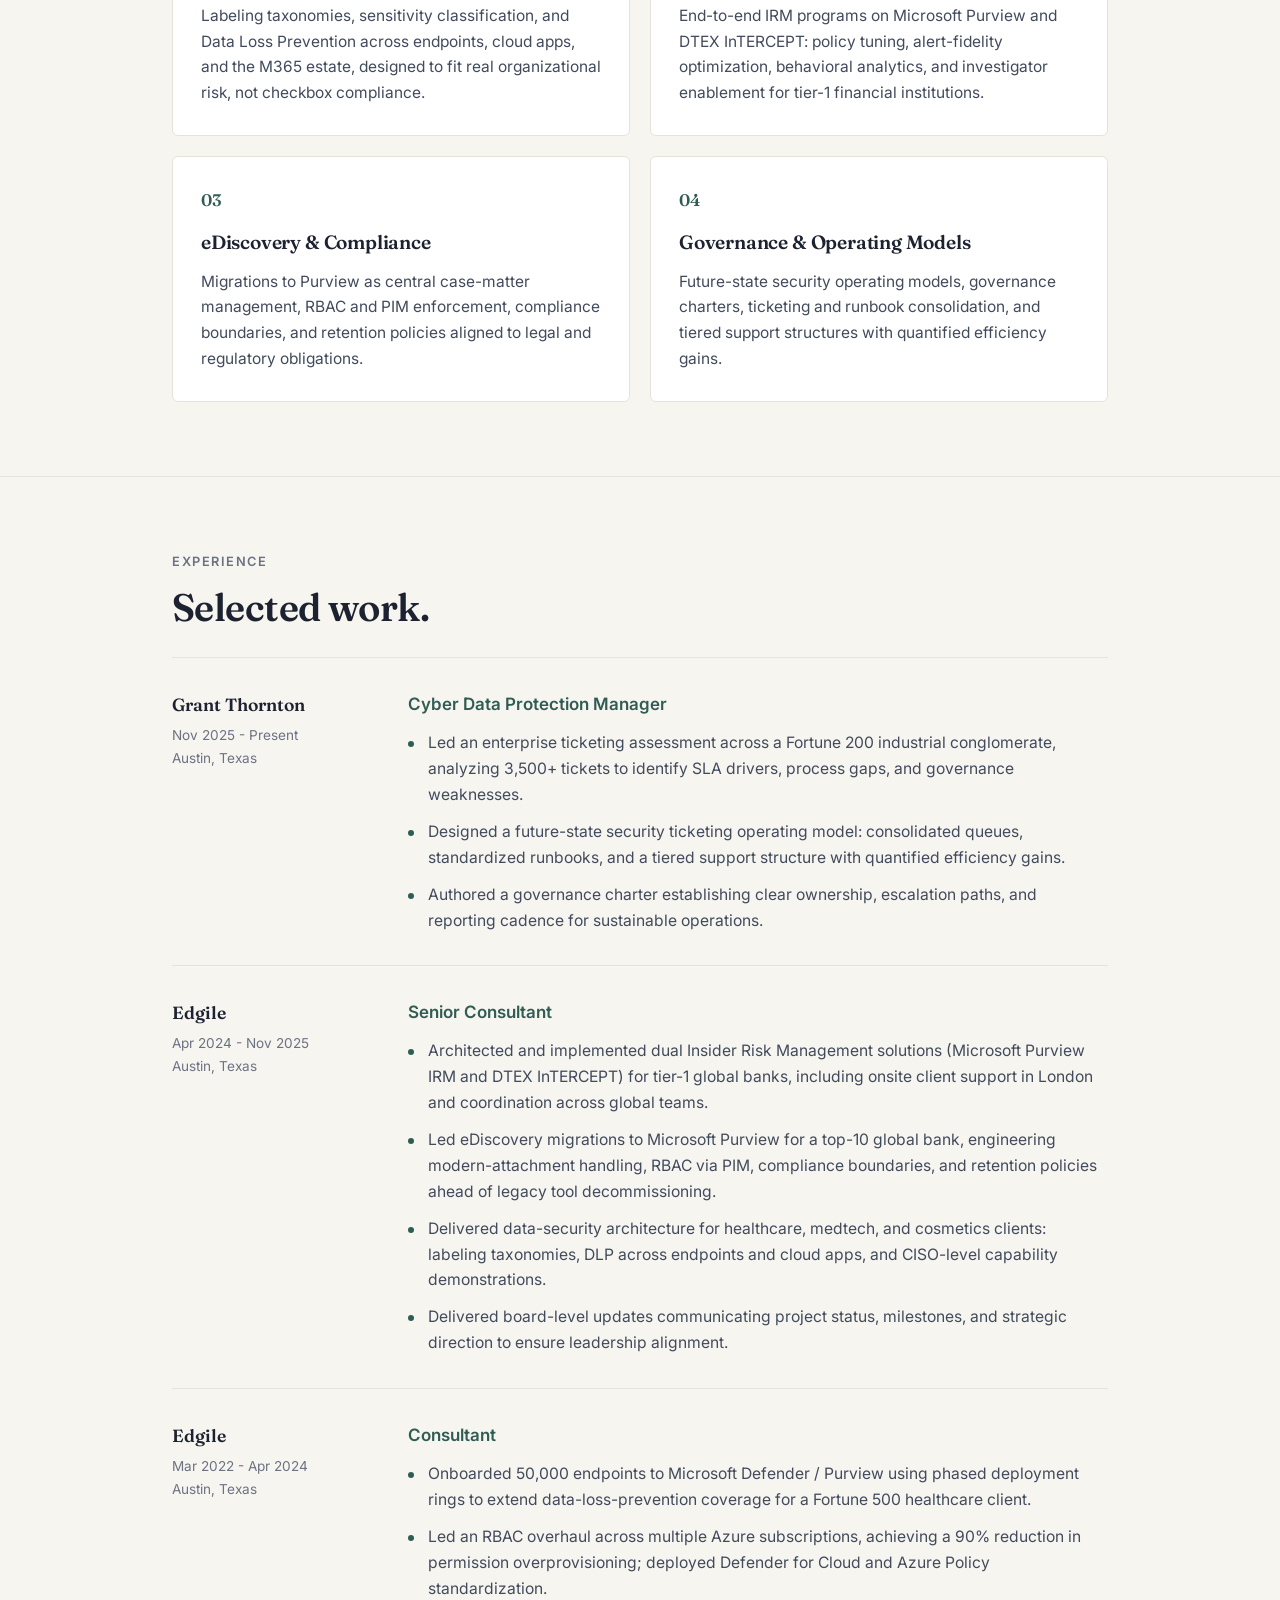
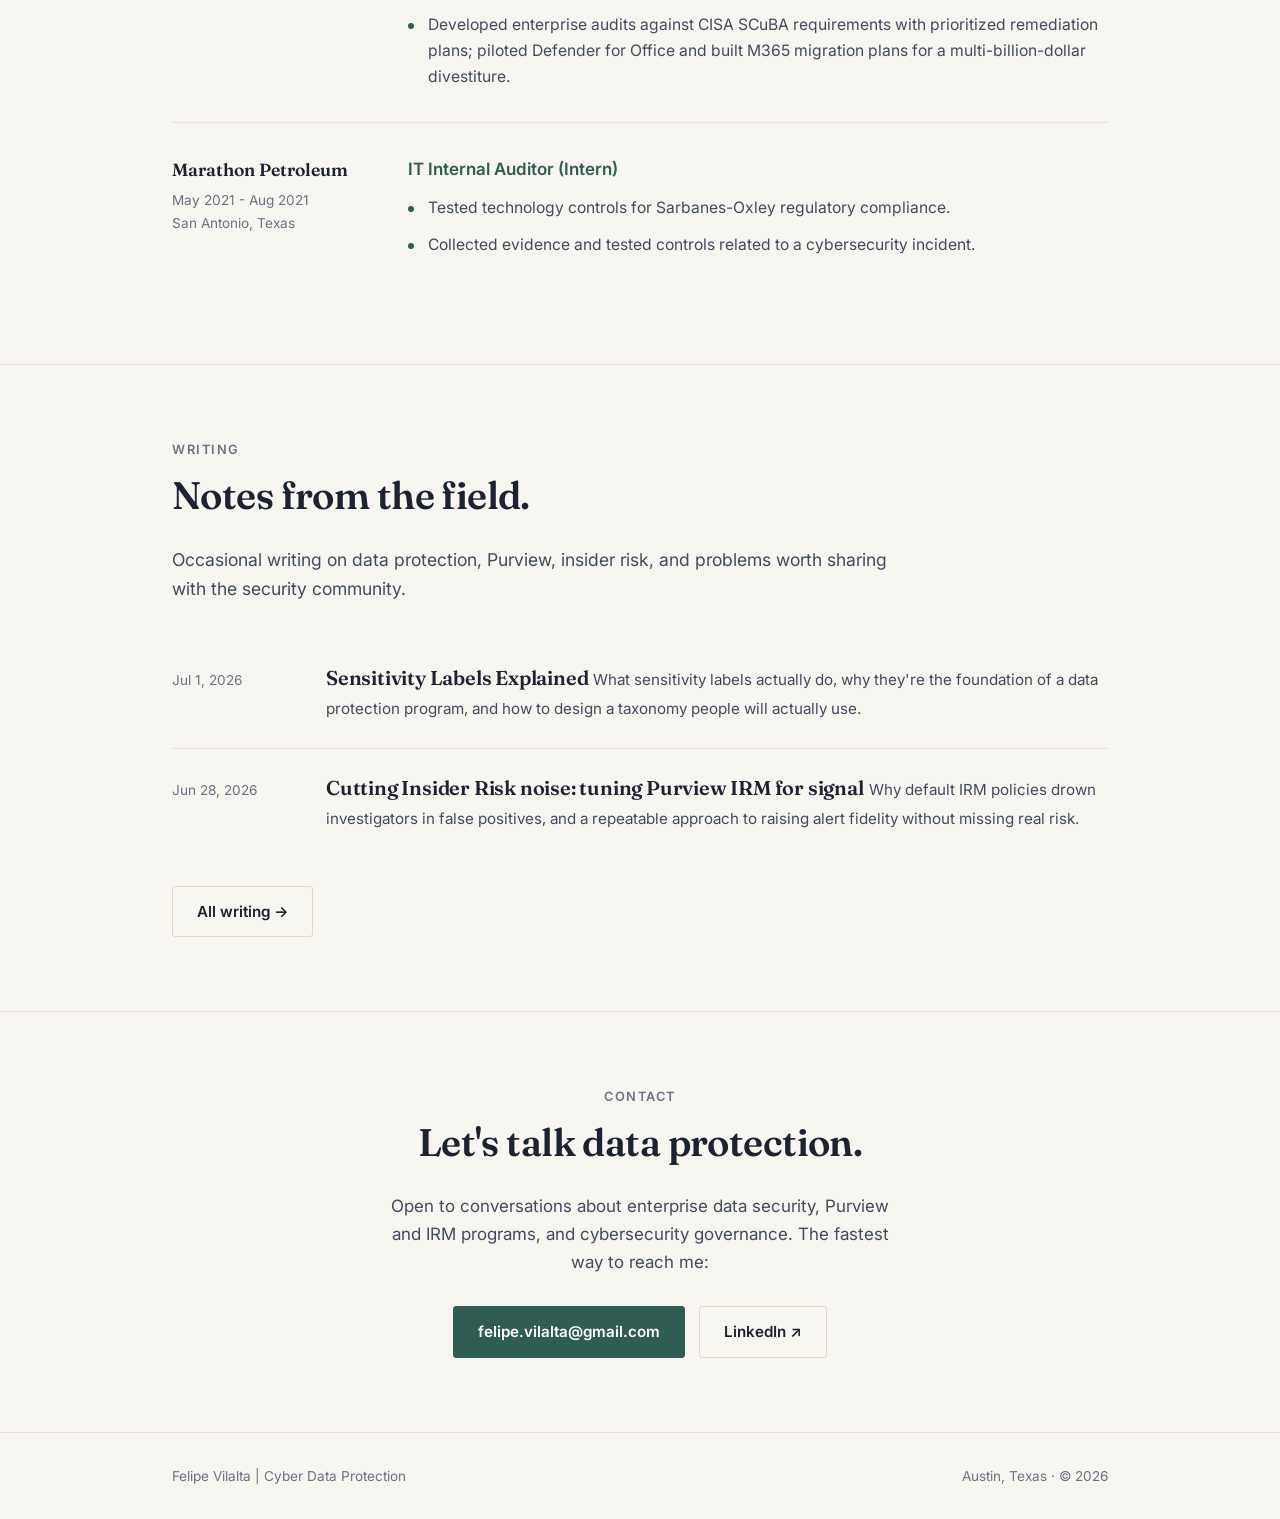
==== commit 4c6a5422: "Remove em dashes site-wide Replace em-dash punctuation across all pages with periods, commas, colons" ====
--- a/index.html
+++ b/index.html
@@ -3,8 +3,8 @@
 <head>
 <meta charset="UTF-8">
 <meta name="viewport" content="width=device-width, initial-scale=1.0">
-<title>Felipe Vilalta — Cyber Data Protection</title>
-<meta name="description" content="Felipe Vilalta — Cyber Data Protection Manager specializing in Microsoft Purview, Insider Risk Management, eDiscovery, and AI governance.">
+<title>Felipe Vilalta | Cyber Data Protection</title>
+<meta name="description" content="Felipe Vilalta, Cyber Data Protection Manager specializing in Microsoft Purview, Insider Risk Management, eDiscovery, and AI governance.">
 <link rel="preconnect" href="https://fonts.googleapis.com">
 <link rel="preconnect" href="https://fonts.gstatic.com" crossorigin>
 <link href="https://fonts.googleapis.com/css2?family=Fraunces:opsz,wght@9..144,400;9..144,500;9..144,600;9..144,700&family=Inter:wght@400;500;600&family=JetBrains+Mono:wght@400;500&display=swap" rel="stylesheet">
@@ -29,7 +29,7 @@
   <div class="wrap">
     <div class="eyebrow">Cyber Data Protection · Austin, Texas</div>
     <h1>Enterprise data security, from engineering to the boardroom.</h1>
-    <p class="role">I'm Felipe Vilalta — a Cyber Data Protection Manager who architects and implements security solutions across the Microsoft stack for Fortune 200 conglomerates and Tier 1 global banks, bridging technical engineering with strategic governance.</p>
+    <p class="role">I'm Felipe Vilalta, a Cyber Data Protection Manager who architects and implements security solutions across the Microsoft stack for Fortune 200 conglomerates and Tier 1 global banks, bridging technical engineering with strategic governance.</p>
     <div class="tags">
       <span class="tag">Microsoft Purview</span>
       <span class="tag">Insider Risk (IRM)</span>
@@ -48,8 +48,8 @@
   <div class="wrap">
     <div class="sec-label">About</div>
     <h2>Engineering meets governance.</h2>
-    <p class="lead">As a Cyber Data Protection Manager at Grant Thornton, I architect and implement enterprise-grade security solutions within the Microsoft Security stack for a range of clients, including <strong>Fortune 200 conglomerates and Tier 1 global banks</strong>. My approach bridges the gap between technical engineering and strategic governance — from designing future-state security operating models to implementing advanced Insider Threat Management and Purview data security workflows.</p>
-    <p class="lead">Currently pursuing an <strong>M.S. in Cybersecurity at Georgia Tech</strong>, I focus on the intersection of data security, compliance, and proactive threat defense. I'm passionate about translating complex regulatory requirements into robust, automated technical controls — leveraging AI tools like Security Copilot so organizations can protect their most sensitive data while maintaining operational efficiency at scale.</p>
+    <p class="lead">As a Cyber Data Protection Manager at Grant Thornton, I architect and implement enterprise-grade security solutions within the Microsoft Security stack for a range of clients, including <strong>Fortune 200 conglomerates and Tier 1 global banks</strong>. My approach bridges the gap between technical engineering and strategic governance, from designing future-state security operating models to implementing advanced Insider Threat Management and Purview data security workflows.</p>
+    <p class="lead">Currently pursuing an <strong>M.S. in Cybersecurity at Georgia Tech</strong>, I focus on the intersection of data security, compliance, and proactive threat defense. I'm passionate about translating complex regulatory requirements into robust, automated technical controls, leveraging AI tools like Security Copilot so organizations can protect their most sensitive data while maintaining operational efficiency at scale.</p>
   </div>
 </section>
 
@@ -61,7 +61,7 @@
       <div class="focus-card">
         <span class="num">01</span>
         <h3>Data Security &amp; Purview</h3>
-        <p>Labeling taxonomies, sensitivity classification, and Data Loss Prevention across endpoints, cloud apps, and the M365 estate — designed to fit real organizational risk, not checkbox compliance.</p>
+        <p>Labeling taxonomies, sensitivity classification, and Data Loss Prevention across endpoints, cloud apps, and the M365 estate, designed to fit real organizational risk, not checkbox compliance.</p>
       </div>
       <div class="focus-card">
         <span class="num">02</span>
@@ -90,13 +90,13 @@
     <div class="exp">
       <div>
         <div class="company">Grant Thornton</div>
-        <div class="dates">Nov 2025 — Present</div>
+        <div class="dates">Nov 2025 - Present</div>
         <div class="loc">Austin, Texas</div>
       </div>
       <div>
         <div class="role">Cyber Data Protection Manager</div>
         <ul>
-          <li>Led an enterprise ticketing assessment across a Fortune 200 industrial conglomerate — analyzing 3,500+ tickets to identify SLA drivers, process gaps, and governance weaknesses.</li>
+          <li>Led an enterprise ticketing assessment across a Fortune 200 industrial conglomerate, analyzing 3,500+ tickets to identify SLA drivers, process gaps, and governance weaknesses.</li>
           <li>Designed a future-state security ticketing operating model: consolidated queues, standardized runbooks, and a tiered support structure with quantified efficiency gains.</li>
           <li>Authored a governance charter establishing clear ownership, escalation paths, and reporting cadence for sustainable operations.</li>
         </ul>
@@ -106,15 +106,15 @@
     <div class="exp">
       <div>
         <div class="company">Edgile</div>
-        <div class="dates">Apr 2024 — Nov 2025</div>
+        <div class="dates">Apr 2024 - Nov 2025</div>
         <div class="loc">Austin, Texas</div>
       </div>
       <div>
         <div class="role">Senior Consultant</div>
         <ul>
           <li>Architected and implemented dual Insider Risk Management solutions (Microsoft Purview IRM and DTEX InTERCEPT) for tier-1 global banks, including onsite client support in London and coordination across global teams.</li>
-          <li>Led eDiscovery migrations to Microsoft Purview for a top-10 global bank — engineering modern-attachment handling, RBAC via PIM, compliance boundaries, and retention policies ahead of legacy tool decommissioning.</li>
-          <li>Delivered data-security architecture for healthcare, medtech, and cosmetics clients — labeling taxonomies, DLP across endpoints and cloud apps, and CISO-level capability demonstrations.</li>
+          <li>Led eDiscovery migrations to Microsoft Purview for a top-10 global bank, engineering modern-attachment handling, RBAC via PIM, compliance boundaries, and retention policies ahead of legacy tool decommissioning.</li>
+          <li>Delivered data-security architecture for healthcare, medtech, and cosmetics clients: labeling taxonomies, DLP across endpoints and cloud apps, and CISO-level capability demonstrations.</li>
           <li>Delivered board-level updates communicating project status, milestones, and strategic direction to ensure leadership alignment.</li>
         </ul>
       </div>
@@ -123,7 +123,7 @@
     <div class="exp">
       <div>
         <div class="company">Edgile</div>
-        <div class="dates">Mar 2022 — Apr 2024</div>
+        <div class="dates">Mar 2022 - Apr 2024</div>
         <div class="loc">Austin, Texas</div>
       </div>
       <div>
@@ -139,7 +139,7 @@
     <div class="exp">
       <div>
         <div class="company">Marathon Petroleum</div>
-        <div class="dates">May 2021 — Aug 2021</div>
+        <div class="dates">May 2021 - Aug 2021</div>
         <div class="loc">San Antonio, Texas</div>
       </div>
       <div>
@@ -171,7 +171,7 @@
         <span class="date">Jun 28, 2026</span>
         <span>
           <span class="ptitle">Cutting Insider Risk noise: tuning Purview IRM for signal</span>
-          <span class="pdesc">Why default IRM policies drown investigators in false positives — and a repeatable approach to raising alert fidelity without missing real risk.</span>
+          <span class="pdesc">Why default IRM policies drown investigators in false positives, and a repeatable approach to raising alert fidelity without missing real risk.</span>
         </span>
       </a>
     </div>
@@ -193,7 +193,7 @@
 
 <footer class="site-footer">
   <div class="wrap">
-    <span>Felipe Vilalta — Cyber Data Protection</span>
+    <span>Felipe Vilalta | Cyber Data Protection</span>
     <span>Austin, Texas · © 2026</span>
   </div>
 </footer>
--- a/styles.css
+++ b/styles.css
@@ -1,5 +1,5 @@
 /* ============================================================
-   Felipe Vilalta — shared stylesheet
+   Felipe Vilalta - shared stylesheet
    Edit design here once; every page picks it up.
    ============================================================ */
 
@@ -11,7 +11,7 @@
   --ink-mute: #6b7383;
   --line: #ddd8cd;
   --line-soft: #e7e3da;
-  --accent: #2f5d54;        /* deep forest — serious, not techy */
+  --accent: #2f5d54;        /* deep forest - serious, not techy */
   --accent-deep: #234840;
   --accent-tint: #e8efec;
   --card: #ffffff;
